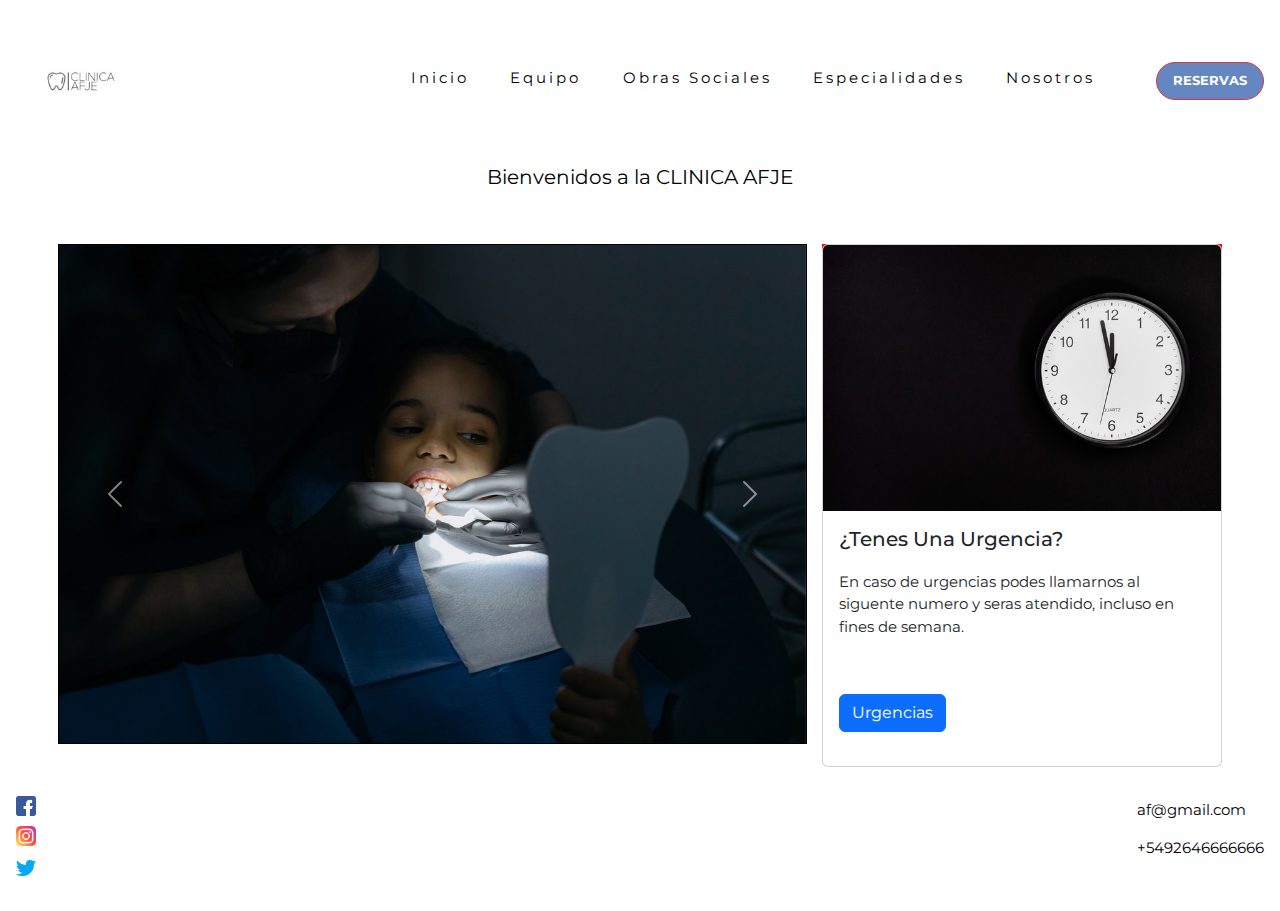
==== index.html @ b162a95b "Creando nuevo repositorio para entrega final 2" ====
<!DOCTYPE html>
<html lang="en">
<head>
    <meta charset="UTF-8">
    <meta http-equiv="X-UA-Compatible" content="IE=edge">
    <meta name="viewport" content="width=device-width, initial-scale=1.0">
    <title>Entrega Proyecto Final</title>
    <link rel="stylesheet" href="	https://cdn.jsdelivr.net/npm/bootstrap@5.2.0-beta1/dist/css/bootstrap.min.css">
    <link rel="stylesheet" href="./style.css">
    <link rel="shortcut icon" href="./Multimedia/Imagenes/Diente.png" type="image/x-icon">
    <link rel="preconnect" href="https://fonts.googleapis.com">
<link rel="preconnect" href="https://fonts.gstatic.com" crossorigin>
<link href="https://fonts.googleapis.com/css2?family=Montserrat:wght@100&family=Roboto:wght@300;400;700;900&display=swap" rel="stylesheet">
</head>
<body>
    <header >

        <img class="img" src="./Multimedia/Imagenes/Logo2.jpg" alt="">
      
        <nav class="barra-navegacion">
            
            <ul class="nav-right-section">
                <li class="lm">
                    <a  href="">Inicio</a>
                </li>
                <li class="lm">
                    <a href="./Equipo.html">Equipo</a>
                </li>
                <li class="lm">
                    <a href="./Obras Sociales.html">Obras Sociales</a>
                </li>
                <li class="lm">
                    <a href="./Especialidades.html">Especialidades</a>
                </li>
                <li class="l5">
                    <a href="./Nosotros.html">Nosotros</a>
                </li>
                
              
            </ul>
            <button type="button" class="btn btn-lg btn-danger lm1 " data-bs-toggle="popover" title="Proximamente podras reservar tu turno!!" data-bs-content="Proximamente podras reservar tu turno!!"> <b>RESERVAS</b> </button>
            
        </nav>
      
            
            
        
    </header>


    <section class="section-index">

        <p<b class="bienvenidos">Bienvenidos a la CLINICA AFJE</b></p>

    </section>


    <main>

             
                
            <section class="main-section" >
                

                <div class="carousel-container">
                    <div id="carouselExampleInterval" class="carousel slide" data-bs-ride="carousel">
                        <div class="carousel-inner">
                          <div class="carousel-item active" data-bs-interval="10000">
                            <img src="./Multimedia/Imagenes/pexels-cottonbro-6502544.jpg" class="d-block w-100" alt="...">
                          </div>
                          <div class="carousel-item" data-bs-interval="2000">
                            <img src="./Multimedia/Imagenes/pexels-cottonbro-6502622 (1).jpg" class="d-block w-100" alt="...">
                          </div>
                          <div class="carousel-item">
                            <img src="./Multimedia/Imagenes/pexels-pavel-danilyuk-6812478 (1).jpg" class="d-block w-100" alt="...">
                          </div>
                        </div>
                        <button class="carousel-control-prev" type="button" data-bs-target="#carouselExampleInterval" data-bs-slide="prev">
                          <span class="carousel-control-prev-icon" aria-hidden="true"></span>
                          <span class="visually-hidden">Previous</span>
                        </button>
                        <button class="carousel-control-next" type="button" data-bs-target="#carouselExampleInterval" data-bs-slide="next">
                          <span class="carousel-control-next-icon" aria-hidden="true"></span>
                          <span class="visually-hidden">Next</span>
                        </button>
                      </div>
                </div>

                

            

            <aside>
                <div class="aside-placeholder">
                    <div class="card " style="width: 100%">
                        <img src="./Multimedia/Imagenes/Imagen Card.jpg" class="card-img-top" alt="...">
                        <div class="card-body" >
                          <h5 class="card-title ">¿Tenes Una Urgencia?</h5>
                          <p class="card-text" style="margin-top: 20px;">En caso de urgencias podes llamarnos al siguente numero y seras atendido, incluso en fines de semana.</p>
                          <a href="https://web.whatsapp.com/" class="btn btn-primary " style="margin-top: 40px;">Urgencias</a>
                        </div>
                    </div>
                </div>
                
            </aside>
        </section>
    </main>

    <footer>
        <ul>
            <li>
               
                <a  href="https://www.facebook.com/">  <img class="face" src="./Multimedia/Imagenes/facebook (1).png" alt="icono facebook" ></a>
            </li>
            <li>
                <a href="https://www.instagram.com/"><img class="insta" src="./Multimedia/Imagenes/instagram (1).png" alt="icono instagram"> </a>
                
            </li>
            <li>
                <a href="https://twitter.com/i/flow/login"> <img class="tw" src="./Multimedia/Imagenes/twitter (2) (1).png" alt="icono twitter"></a>
                
            </li>
        </ul> 
        
        <ul>
            
            <li>
                <p id="contactos" class="p1">af@gmail.com</p>
            </li>
            <li>
                <p class="p2">+5492646666666</p>
            </li>
        </ul>
    </footer>
    
        

    <script src="	https://cdn.jsdelivr.net/npm/bootstrap@5.2.0-beta1/dist/js/bootstrap.bundle.min.js"></script>
</body>
</html>
---- style.css ----
* {
    border: 0;
    box-sizing: border-box;
    margin: 0;
    padding: 0;
}

body {
    margin: 0;
    padding: 0;
    font-size: 15px;
    font-family: 'Montserrat', sans-serif;
    color: black;

}

header {
    width: 100%;
    color: white;
    margin-top: 0px;
    display: flex;
    letter-spacing:0.2em ;
    justify-content: space-between;
    padding: 16px;
}


/* Empieza seccion Equipo */
.card{
    max-width: 400px;
    padding: 0;
}
/* Empieza section del texto en Equipo */
.parrafo {
    display: flex;
    justify-content: center;
    font-size: 32px;
    align-items: flex-end;
    font-family: 'Montserrat', sans-serif;
    margin-top: 50px;
    margin-bottom: 25px;
    color: #c9c9c9;
}
.parrafo1 {
    display: flex;
    justify-content: center;
    font-size: 17px;
    align-items: flex-end;
    font-family: 'Montserrat', sans-serif;
    margin-bottom: 100px;  
}
.img0{
    position: fixed;
    top: 0;
    left: 0;
    width: 140px;
    margin-top: 0px;
    margin-left: 0px;
}
/* Termina section del texto en Equipo */

/* Fin Seccion Equipo */


/* Empieza Seccion Especialidades */

.img-especialidades{
    display: grid;
    margin-top: 80px;
    width: 100%;
    height: 250px;
}
.section-div1{
    display: flex;
    margin-top: 120px;
    justify-content: space-around;  
}
.Especialidad1{
    background-color: rgb(244, 244, 244);
    height: 400px;
    width: 320px;  
}
.especialidad1-1 {
    height: 80px;
    width: 320px;
    background-color: violet;
}
.p-especialidad{
    display: flex;
    justify-content: center; 
}
.Especialidad2{
    background-color: rgb(244, 244, 244);
    height: 400px;
    width: 320px; 
}
.especialidad2-2 {
    height: 80px;
    width: 320px;
    background-color: violet;
}
.p-especialidad2{
    display: flex;
    justify-content: center;  
}
.section-div2{
    display: flex;
    margin-top: 1.5rem;
    justify-content: space-around;
}
.especialidad3{
    background-color: rgb(244, 244, 244);
    height: 400px;
    width: 320px;
}
.especialidad3-3 {
    height: 80px;
    width: 320px;
    background-color: violet;
}
.p-especialidad3{
    display: flex;
    justify-content: center;
    
}
.especialidad4{
    background-color: rgb(244, 244, 244);
    height: 400px;
    width: 320px;
}

.especialidad4-4 {
    height: 80px;
    width: 320px;
    background-color: violet;
}
.p-especialidad4{
    display: flex;
    justify-content: center; 
}


/* Fin Seccion Especialidades */

/* Inicio Seccion Obras Sociales */
.box{
    height: 80px;
    font-size: x-large;
    border-radius: 6px;
    /* lo mantiene centrado al div con lo de abajo */
    margin: 50px auto; 
    display: flex;
    justify-content: center;
}
.p-obrassociales{
    transition-property: all;
    transition-duration: 2s;
}
.p-obrassociales:hover{
    /* cresca o escale 1.5 veces su tamaño */
    transform: scale(1.5);   
}
.div-img-ob1 {
    border-radius: 800px;
    width: 225px;
    height: 225px;
    justify-content: center;
    margin-top: 25px;
    border-radius: 1000px;  
}
.div-img-ob2{
    border-radius: 800px;
    width: 225px;
    height: 225px;
    justify-content: center;
    margin-top: 25px;
    border-radius: 1000px;
    background-color: white;  
}
.div-img-ob3{
    border-radius: 800px;
    width: 225px;
    height: 225px;
    justify-content: center;
    margin-top: 25px;
    border-radius: 1000px;  
}
/* Fin Seccion Obras Sociales */

/* Inicio Seccion Nosotros */
.section-nosotros{
    display: flex;
    justify-content: center;
    font-size: x-large;
}
.descripcion-nosotros{
    margin-top: 80px;
    display: grid;
    grid-template-rows: 500px;   
    justify-content: center;
}
.div-nosotros{    
    max-width: 600px;
}


/* Fin Seccion Nosotros */

/* Inicio Parametros Header Index y para todas las secciones */
.barra-navegacion{
    display: flex;
    flex-direction: row;
    align-items: center;
    width: 70%;
}
.nav-right-section {
    display: flex;
    justify-content: space-around;
    list-style: none;
    margin-top: 10px;
    margin-right: 40px;
    align-items: center;
    width: 100%;
    
}
.nav-right-section li{
    display: flex;
}
.lm1{  
    border-radius: 60px;
    background-color: #6487c2;
    font-size: small;
}
.nav-right-section > *:hover{
    border-bottom: 1px solid rgb(48, 108, 112);
}
.nav-right-section > *{
    transition-property: all;
    transition-duration: 1s;
}

a {
    text-decoration: none;
    color: black;
}

.img {
    height: 130px;
    border-radius: 10px;
}
/* Fin Parametros Header */

/* Inicio Seccion Bienvenidos a Clinica */

.section-index{
    display: flex;
    justify-content: center;
    font-size: x-large;
}
.bienvenidos{
    /* Sirve para que se agrande o achique la letra segun la pantalla que tenemos, es bien responsive. */
    font-size: clamp(12px, 3vw, 20px);
}
/* Fin Seccion Bienvenidos a Clinica index */

/* Inicio seccion parametros del main index */
main {
    display: flex;
    width: 100%;
    margin-top: 20px;
    align-items: center;
    padding: 16px;
}

.main-section {
    display: flex;
    flex-direction: row;
    width: 100%;
    align-items: center;
    align-content: space-around;
    flex-wrap: wrap;
    justify-content: center;
}

.carousel-container {
    border: 1px solid black;
    width: 60%;
    display: flex;
    justify-content: center;

}

.aside-placeholder {
    height: 500px;
    background-color: red;
    width: 400px;
    margin-left: 15px;
}
.card-body{
    height: 255px;
}




/* Inicio seccion Footer */

footer {
    width: 100%;
    padding: 16px;
    display: flex;
    justify-content: space-between;
    align-items: center;
    margin-top: 20px;


}

.face {

    width: 20px;
    height: 20px;
    margin-bottom: 10px;

}

.Link-facebook {
    display: flex;
    margin-left: 40px;

    flex-wrap: wrap;
}

.insta {
    width: 20px;
    height: 20px;
    margin-bottom: 10px;
}

.tw {
    width: 20px;
    height: 20px;

}

.p1 {
    display: flex;

    color: black;
    list-style: none;

    margin-bottom: 16px;

}

.p2 {

    display: flex;

    color: black;

}

ul {
    list-style: none;
    padding: 0;
}
/* Fin Seccion Footer */


/* Medias Queris */
@media (max-width: 1050px) {
    .nav-right-section li a{
        font-size: 10px;
    }
    .barra-navegacion{
        width: 90%;
    }
    
}
@media (max-width: 715px){
    .nav-right-section{
        flex-direction: column;
        
    }
    .nav-right-section li{
        width: 100%;
    }
    .nav-right-section li a{
        width: 100%;
        text-align: right;
    }
    .carousel-container{
        width: 100%;
    }
    .aside-placeholder{
        width: 100%;
    }

}
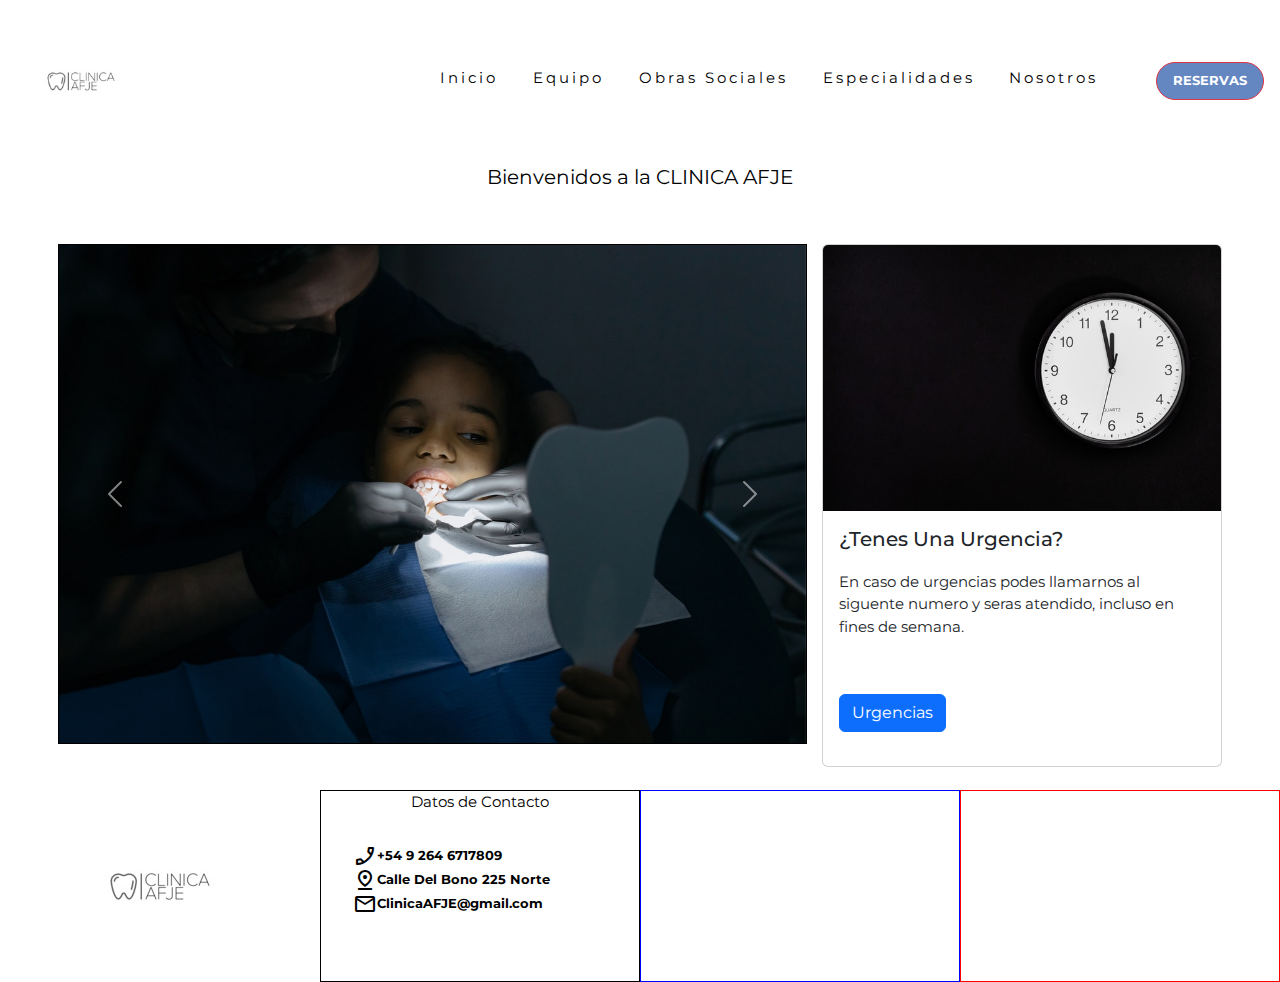
==== commit 66122ea8: "Creamos los dos grid primeros" ====
--- a/index.html
+++ b/index.html
@@ -11,6 +11,7 @@
     <link rel="preconnect" href="https://fonts.googleapis.com">
 <link rel="preconnect" href="https://fonts.gstatic.com" crossorigin>
 <link href="https://fonts.googleapis.com/css2?family=Montserrat:wght@100&family=Roboto:wght@300;400;700;900&display=swap" rel="stylesheet">
+<link rel="stylesheet" href="https://fonts.googleapis.com/css2?family=Material+Symbols+Outlined:opsz,wght,FILL,GRAD@20..48,100..700,0..1,-50..200" />
 </head>
 <body>
     <header >
@@ -107,7 +108,37 @@
     </main>
 
     <footer>
-        <ul>
+        <div class="parent">
+            <div class="div1"> 
+                <img src="./Multimedia/Imagenes/Logo2.jpg" alt="">
+            </div>
+            <div class="div2">
+                <p>Datos de Contacto</p>
+                <ul>
+                    <li>
+                        <span class="material-symbols-outlined">
+                        phone_enabled
+                        </span>
+                        <p class="telefono"> <b>+54 9 264 6717809</b></p>
+                    </li>
+                    <li>
+                        <span class="material-symbols-outlined">
+                            pin_drop
+                        </span>
+                        <p class="telefono"> <b>Calle Del Bono 225 Norte</b></p>
+                    </li>
+                    <li>
+                        <span class="material-symbols-outlined">
+                            mail
+                            </span>
+                            <p class="telefono"> <b>ClinicaAFJE@gmail.com</b></p>
+                    </li>
+                </ul>
+            </div>
+            <div class="div3"> </div>
+            <div class="div4"> </div>
+            </div>
+        <!-- <ul>
             <li>
                
                 <a  href="https://www.facebook.com/">  <img class="face" src="./Multimedia/Imagenes/facebook (1).png" alt="icono facebook" ></a>
@@ -130,7 +161,7 @@
             <li>
                 <p class="p2">+5492646666666</p>
             </li>
-        </ul>
+        </ul> -->
     </footer>
     
         
--- a/style.css
+++ b/style.css
@@ -256,10 +256,16 @@
     display: flex;
     justify-content: center;
     font-size: x-large;
+    
 }
 .bienvenidos{
     /* Sirve para que se agrande o achique la letra segun la pantalla que tenemos, es bien responsive. */
     font-size: clamp(12px, 3vw, 20px);
+    transition-property: all;
+    transition-duration: 2s ;
+}
+.bienvenidos:hover{
+    transform: scale(1.5);
 }
 /* Fin Seccion Bienvenidos a Clinica index */
 
@@ -292,7 +298,6 @@
 
 .aside-placeholder {
     height: 500px;
-    background-color: red;
     width: 400px;
     margin-left: 15px;
 }
@@ -305,7 +310,7 @@
 
 /* Inicio seccion Footer */
 
-footer {
+/* footer {
     width: 100%;
     padding: 16px;
     display: flex;
@@ -314,9 +319,57 @@
     margin-top: 20px;
 
 
-}
-
-.face {
+} */
+.parent {
+    display: grid;
+    grid-template-columns: repeat(4, 1fr);
+    grid-template-rows: repeat(4, 1fr);
+    grid-column-gap: 0px;
+    grid-row-gap: 0px;
+    
+    margin-top: 30px;
+    }
+    
+    .div1 { grid-area: 1 / 1 / 5 / 2; 
+        display: flex;
+        justify-content: center;
+    }
+    .div2 { grid-area: 1 / 2 / 5 / 2;
+        border: 1px solid black;
+    }
+    .div2 p{
+        display: flex;
+        justify-content: center;
+    }
+    .div2 ul{
+        display: block;
+        width: 100%;
+        margin-top: 30px;
+        
+        
+    }
+    .div2 ul li {
+        list-style: none;
+        font-size: small;
+        display: flex;
+        align-items: center;
+        width: 100%;
+    }
+    .telefono{
+        display: flex;
+        align-items: center;
+        margin-bottom: 0;
+    }
+    
+    
+    .div3 { grid-area: 1 / 3 / 5 / 4; 
+        border: 1px solid blue;
+    }
+    .div4 { grid-area: 1 / 4 / 5 / 5; 
+        border: 1px solid red;
+    }
+
+/* .face {
 
     width: 20px;
     height: 20px;
@@ -364,7 +417,7 @@
 ul {
     list-style: none;
     padding: 0;
-}
+} */
 /* Fin Seccion Footer */
 
 
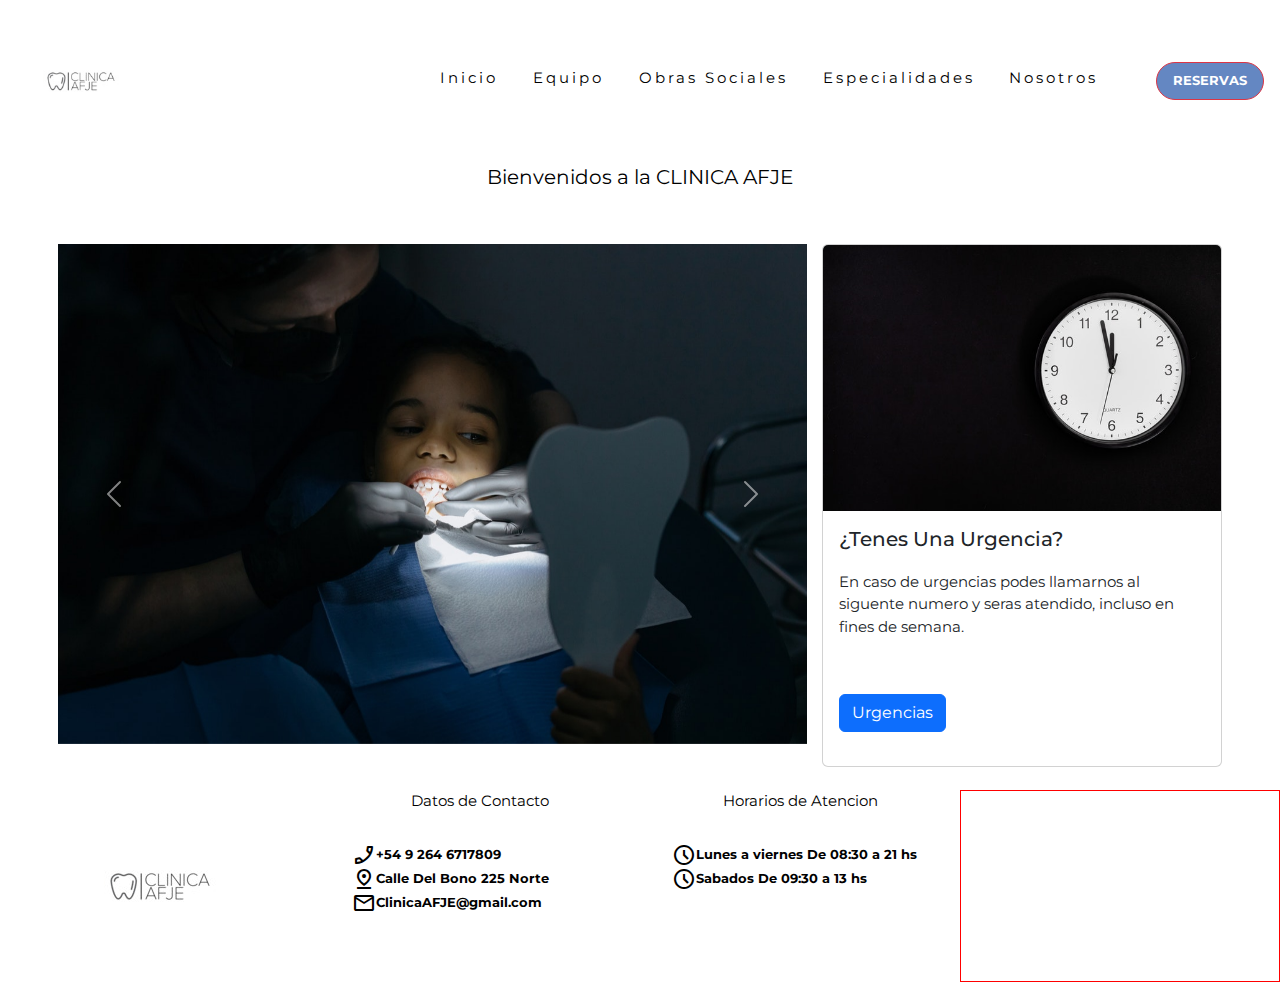
==== commit 0d069dcf: "footer tercer div" ====
--- a/index.html
+++ b/index.html
@@ -130,12 +130,30 @@
                     <li>
                         <span class="material-symbols-outlined">
                             mail
-                            </span>
+                        </span>
                             <p class="telefono"> <b>ClinicaAFJE@gmail.com</b></p>
                     </li>
                 </ul>
             </div>
-            <div class="div3"> </div>
+            <div class="div3"> 
+                <p>Horarios de Atencion</p>
+                <ul>
+                    <li>
+                        <span class="material-symbols-outlined">
+                            schedule
+                        </span>
+                        <p class="horarios"><b>Lunes a viernes <span> De 08:30 a 21 hs</span></b></p>
+                    </li>
+                    <li>
+                        <span class="material-symbols-outlined">
+                            schedule
+                        </span>
+                        <p class="horarios"><b>Sabados <span> De 09:30 a 13 hs</span></b></p>
+                    </li>
+                    
+                </ul>
+
+            </div>
             <div class="div4"> </div>
             </div>
         <!-- <ul>
--- a/style.css
+++ b/style.css
@@ -289,7 +289,6 @@
 }
 
 .carousel-container {
-    border: 1px solid black;
     width: 60%;
     display: flex;
     justify-content: center;
@@ -335,7 +334,7 @@
         justify-content: center;
     }
     .div2 { grid-area: 1 / 2 / 5 / 2;
-        border: 1px solid black;
+        
     }
     .div2 p{
         display: flex;
@@ -363,8 +362,33 @@
     
     
     .div3 { grid-area: 1 / 3 / 5 / 4; 
-        border: 1px solid blue;
-    }
+        
+        
+    }
+    .div3 p{
+        display: flex;
+        justify-content: center;
+    }
+    .div3 ul{
+        display: block;
+        width: 100%;
+        margin-top: 30px;
+        
+        
+    }
+    .div3 ul li {
+        list-style: none;
+        font-size: small;
+        display: flex;
+        align-items: center;
+        width: 100%;
+    }
+    .horarios{
+        display: flex;
+        align-items: center;
+        margin-bottom: 0;
+    }
+
     .div4 { grid-area: 1 / 4 / 5 / 5; 
         border: 1px solid red;
     }
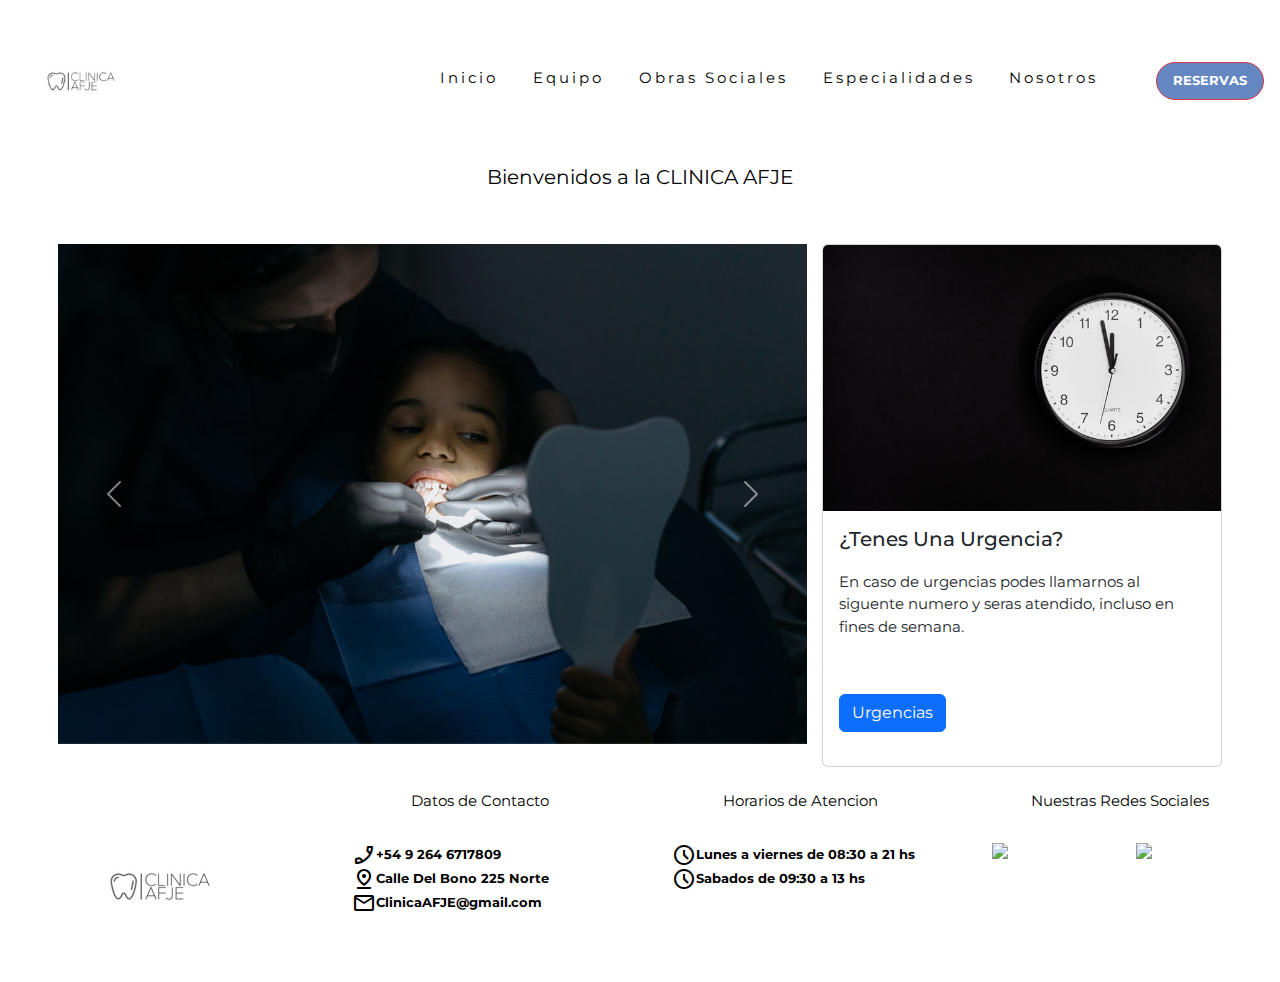
==== commit dfe3c231: "footer div numero 4" ====
--- a/index.html
+++ b/index.html
@@ -142,19 +142,31 @@
                         <span class="material-symbols-outlined">
                             schedule
                         </span>
-                        <p class="horarios"><b>Lunes a viernes <span> De 08:30 a 21 hs</span></b></p>
+                        <p class="horarios"><b>Lunes a viernes <span> de 08:30 a 21 hs</span></b></p>
                     </li>
                     <li>
                         <span class="material-symbols-outlined">
                             schedule
                         </span>
-                        <p class="horarios"><b>Sabados <span> De 09:30 a 13 hs</span></b></p>
+                        <p class="horarios"><b>Sabados <span> de 09:30 a 13 hs</span></b></p>
                     </li>
                     
                 </ul>
 
             </div>
-            <div class="div4"> </div>
+            <div class="div4">
+                <p>Nuestras Redes Sociales</p>
+                <ul>
+                    <li>
+                        <img  src="https://img.icons8.com/color/48/undefined/facebook.png"/>
+                    </li>
+                    <li>
+                        <img src="https://img.icons8.com/fluency/48/undefined/instagram-new.png"/>
+                    </li>
+
+                
+            
+            </div>
             </div>
         <!-- <ul>
             <li>
--- a/style.css
+++ b/style.css
@@ -309,16 +309,7 @@
 
 /* Inicio seccion Footer */
 
-/* footer {
-    width: 100%;
-    padding: 16px;
-    display: flex;
-    justify-content: space-between;
-    align-items: center;
-    margin-top: 20px;
-
-
-} */
+
 .parent {
     display: grid;
     grid-template-columns: repeat(4, 1fr);
@@ -390,59 +381,30 @@
     }
 
     .div4 { grid-area: 1 / 4 / 5 / 5; 
-        border: 1px solid red;
-    }
-
-/* .face {
-
-    width: 20px;
-    height: 20px;
-    margin-bottom: 10px;
-
-}
-
-.Link-facebook {
-    display: flex;
-    margin-left: 40px;
-
-    flex-wrap: wrap;
-}
-
-.insta {
-    width: 20px;
-    height: 20px;
-    margin-bottom: 10px;
-}
-
-.tw {
-    width: 20px;
-    height: 20px;
-
-}
-
-.p1 {
-    display: flex;
-
-    color: black;
-    list-style: none;
-
-    margin-bottom: 16px;
-
-}
-
-.p2 {
-
-    display: flex;
-
-    color: black;
-
-}
-
-ul {
-    list-style: none;
-    padding: 0;
-} */
-/* Fin Seccion Footer */
+        
+    }
+    .div4 p{
+        display: flex;
+        justify-content: center;
+    }
+    .div4 ul{
+        display: flex;
+        width: 100%;
+        margin-top: 30px;
+        
+        
+        
+    }
+    .div4 ul li {
+        list-style: none;
+        justify-content: flex-start;
+        display: flex;
+        
+        width: 100%;
+        
+    }
+
+
 
 
 /* Medias Queris */
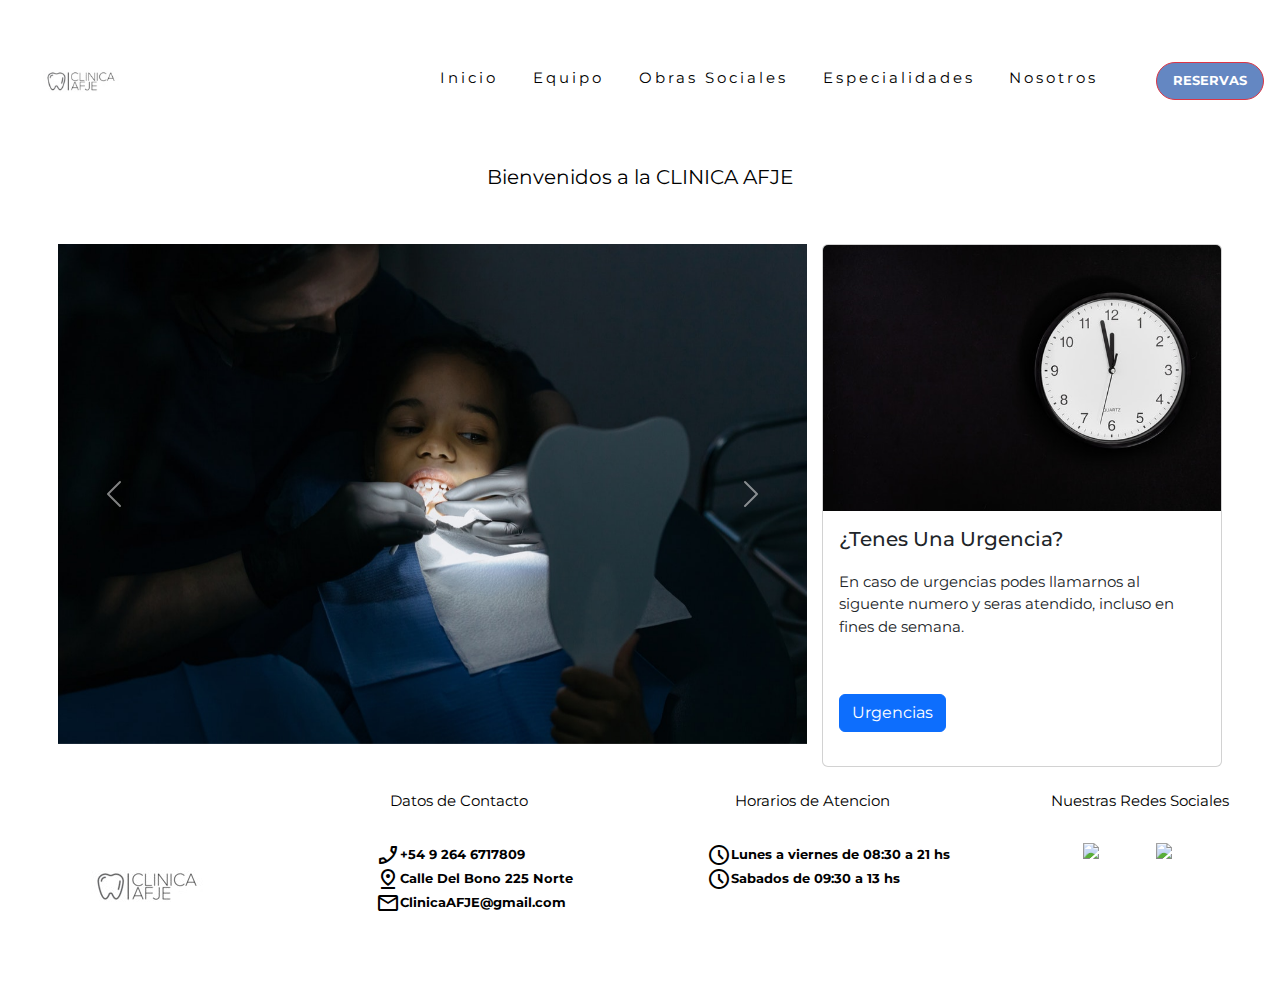
==== commit b9ad8778: "Cambie Footer en todas las secciones" ====
--- a/index.html
+++ b/index.html
@@ -163,35 +163,8 @@
                     <li>
                         <img src="https://img.icons8.com/fluency/48/undefined/instagram-new.png"/>
                     </li>
-
-                
-            
             </div>
             </div>
-        <!-- <ul>
-            <li>
-               
-                <a  href="https://www.facebook.com/">  <img class="face" src="./Multimedia/Imagenes/facebook (1).png" alt="icono facebook" ></a>
-            </li>
-            <li>
-                <a href="https://www.instagram.com/"><img class="insta" src="./Multimedia/Imagenes/instagram (1).png" alt="icono instagram"> </a>
-                
-            </li>
-            <li>
-                <a href="https://twitter.com/i/flow/login"> <img class="tw" src="./Multimedia/Imagenes/twitter (2) (1).png" alt="icono twitter"></a>
-                
-            </li>
-        </ul> 
-        
-        <ul>
-            
-            <li>
-                <p id="contactos" class="p1">af@gmail.com</p>
-            </li>
-            <li>
-                <p class="p2">+5492646666666</p>
-            </li>
-        </ul> -->
     </footer>
     
         
--- a/style.css
+++ b/style.css
@@ -316,7 +316,8 @@
     grid-template-rows: repeat(4, 1fr);
     grid-column-gap: 0px;
     grid-row-gap: 0px;
-    
+    display: flex;
+    justify-content: space-around;
     margin-top: 30px;
     }
     
@@ -415,6 +416,30 @@
     .barra-navegacion{
         width: 90%;
     }
+    .parent{
+        width: 90%;
+    }
+    
+    
+}
+@media (max-width:775px) {
+    .parent{
+        flex-direction: column;
+    }
+    .div1 ul li{
+        justify-content: center;
+    }
+    .div2 ul li{
+        justify-content: center;
+    }
+    .div3 ul li{
+        justify-content: center;
+    }
+    .div4 ul li{
+        justify-content: center;
+    }
+        
+
     
 }
 @media (max-width: 715px){
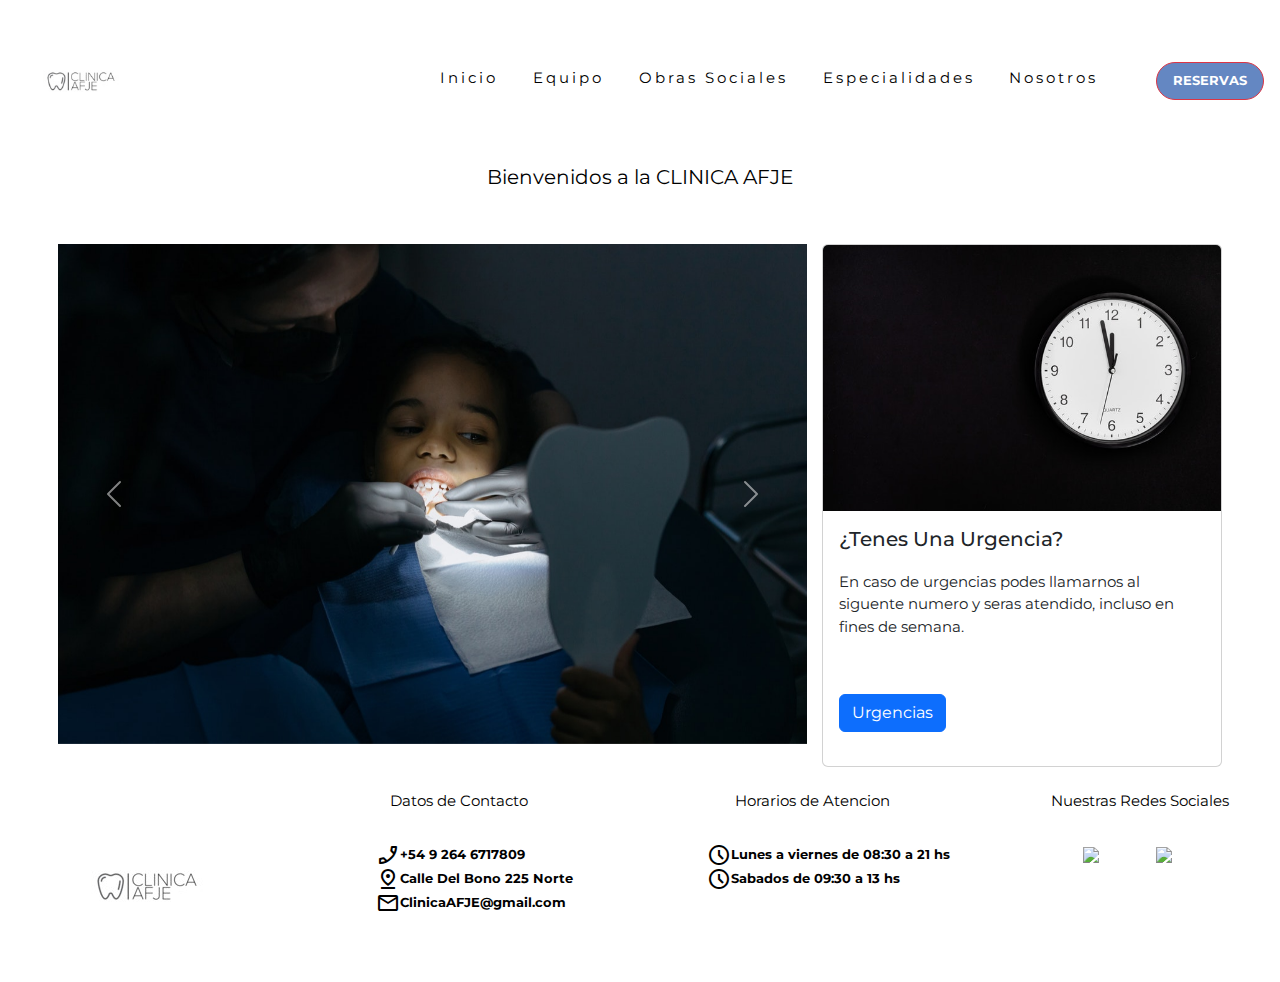
==== commit 07acf0a4: "Agregue a en footer para vincular con facebook e instagram" ====
--- a/index.html
+++ b/index.html
@@ -158,10 +158,10 @@
                 <p>Nuestras Redes Sociales</p>
                 <ul>
                     <li>
-                        <img  src="https://img.icons8.com/color/48/undefined/facebook.png"/>
+                       <a href="https://www.facebook.com/"> <img class="img1-footer"  src="https://img.icons8.com/color/48/undefined/facebook.png"/></a> 
                     </li>
                     <li>
-                        <img src="https://img.icons8.com/fluency/48/undefined/instagram-new.png"/>
+                       <a href="https://www.instagram.com/"><img class="img2-footer" src="https://img.icons8.com/fluency/48/undefined/instagram-new.png"/></a> 
                     </li>
             </div>
             </div>
--- a/style.css
+++ b/style.css
@@ -203,7 +203,6 @@
     max-width: 600px;
 }
 
-
 /* Fin Seccion Nosotros */
 
 /* Inicio Parametros Header Index y para todas las secciones */
@@ -220,8 +219,7 @@
     margin-top: 10px;
     margin-right: 40px;
     align-items: center;
-    width: 100%;
-    
+    width: 100%;  
 }
 .nav-right-section li{
     display: flex;
@@ -238,12 +236,10 @@
     transition-property: all;
     transition-duration: 1s;
 }
-
 a {
     text-decoration: none;
     color: black;
 }
-
 .img {
     height: 130px;
     border-radius: 10px;
@@ -255,8 +251,7 @@
 .section-index{
     display: flex;
     justify-content: center;
-    font-size: x-large;
-    
+    font-size: x-large;   
 }
 .bienvenidos{
     /* Sirve para que se agrande o achique la letra segun la pantalla que tenemos, es bien responsive. */
@@ -277,7 +272,6 @@
     align-items: center;
     padding: 16px;
 }
-
 .main-section {
     display: flex;
     flex-direction: row;
@@ -287,14 +281,11 @@
     flex-wrap: wrap;
     justify-content: center;
 }
-
 .carousel-container {
     width: 60%;
     display: flex;
     justify-content: center;
-
-}
-
+}
 .aside-placeholder {
     height: 500px;
     width: 400px;
@@ -320,7 +311,6 @@
     justify-content: space-around;
     margin-top: 30px;
     }
-    
     .div1 { grid-area: 1 / 1 / 5 / 2; 
         display: flex;
         justify-content: center;
@@ -335,9 +325,7 @@
     .div2 ul{
         display: block;
         width: 100%;
-        margin-top: 30px;
-        
-        
+        margin-top: 30px;  
     }
     .div2 ul li {
         list-style: none;
@@ -351,11 +339,8 @@
         align-items: center;
         margin-bottom: 0;
     }
-    
-    
     .div3 { grid-area: 1 / 3 / 5 / 4; 
-        
-        
+          
     }
     .div3 p{
         display: flex;
@@ -364,9 +349,7 @@
     .div3 ul{
         display: block;
         width: 100%;
-        margin-top: 30px;
-        
-        
+        margin-top: 30px;   
     }
     .div3 ul li {
         list-style: none;
@@ -380,7 +363,6 @@
         align-items: center;
         margin-bottom: 0;
     }
-
     .div4 { grid-area: 1 / 4 / 5 / 5; 
         
     }
@@ -391,19 +373,27 @@
     .div4 ul{
         display: flex;
         width: 100%;
-        margin-top: 30px;
-        
-        
-        
+        margin-top: 30px;  
     }
     .div4 ul li {
         list-style: none;
         justify-content: flex-start;
         display: flex;
-        
-        width: 100%;
-        
-    }
+        width: 100%;   
+    }
+    .img1-footer{
+        transition: all 1s ease-in-out;   
+    }
+    .img1-footer:hover{
+        transform: rotate(360deg);
+    }
+    .img2-footer{
+        transition: all 1s ease-in-out;
+    }
+    .img2-footer:hover{
+        transform: rotate(360deg);
+    }
+
 
 
 
